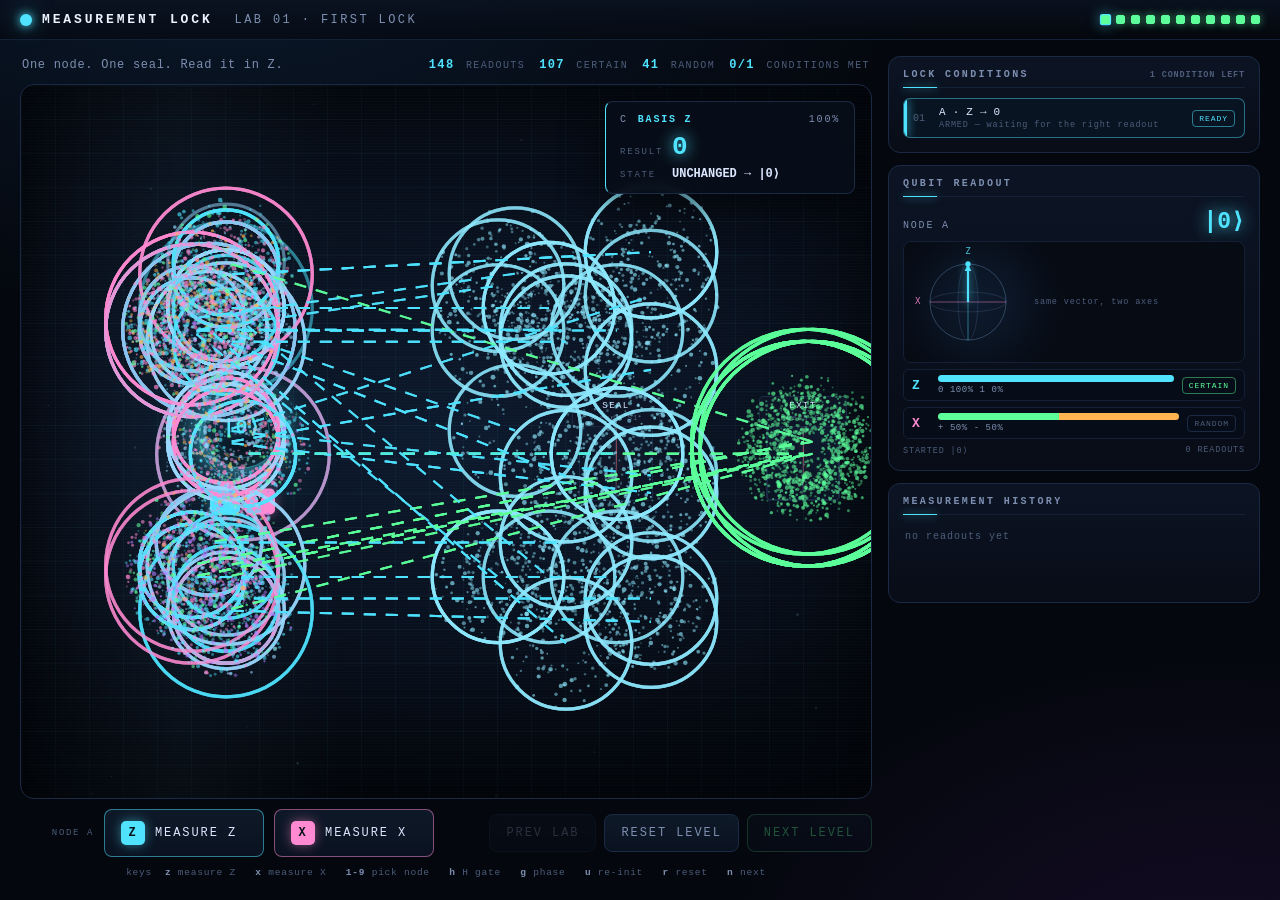
==== tests/browserCheck.html @ 5f10c180 "Initial Measurement Lock game" ====
<!DOCTYPE html>
<html lang="en">
<head>
<meta charset="utf-8">
<title>MEASUREMENT LOCK &middot; browser check</title>
<link rel="stylesheet" href="../style.css">
<style>
  /* the result block is appended at the very end of the body */
  #harness-out { white-space: pre-wrap; position: fixed; left: -9999px; }
</style>
</head>
<body>
<!--
  tests/browserCheck.html

  End-to-end browser test. This page mirrors index.html exactly and loads the
  real game, including main.js, then plays every lab by clicking the real
  buttons and dispatching real key events. Results are written into
  #harness-out so a headless browser can read them with --dump-dom.

  Not part of the playable game.
-->
<div id="app">

  <header id="topbar">
    <div class="brand"><span class="brand-mark"></span>MEASUREMENT&nbsp;LOCK</div>
    <div id="level-title">LAB 01 &middot; FIRST LOCK</div>
    <div id="level-dots" class="dots"></div>
  </header>

  <main id="main">

    <section id="stage-wrap">
      <div id="stage-head">
        <span id="level-intro"></span>
        <span id="lab-stats" class="stats"></span>
      </div>

      <div id="stage">
        <canvas id="fx"></canvas>
        <div id="room"></div>
        <div id="toast" class="toast"></div>
        <div id="overlay" class="overlay"></div>
      </div>

      <div id="controlbar">
        <div class="measure-group">
          <span class="target-tag">—</span>
          <button id="btn-measure-z" class="btn btn-z">
            <span class="btn-key">Z</span>
            <span class="btn-label">MEASURE Z</span>
            <span class="btn-sub"></span>
          </button>
          <button id="btn-measure-x" class="btn btn-x">
            <span class="btn-key">X</span>
            <span class="btn-label">MEASURE X</span>
            <span class="btn-sub"></span>
          </button>
        </div>
        <div class="nav-group">
          <button id="btn-prev" class="btn btn-ghost">PREV LAB</button>
          <button id="btn-reset" class="btn btn-ghost">RESET LEVEL</button>
          <button id="btn-next" class="btn btn-accent" disabled>NEXT LEVEL</button>
        </div>
      </div>

      <div id="keyhint">
        keys &nbsp;<b>z</b> measure Z &nbsp; <b>x</b> measure X &nbsp; <b>1-9</b> pick node &nbsp;
        <b>h</b> H gate &nbsp; <b>g</b> phase &nbsp; <b>u</b> re-init &nbsp; <b>r</b> reset &nbsp; <b>n</b> next
      </div>
    </section>

    <aside id="panel">
      <section class="card">
        <h2>LOCK CONDITIONS <span id="objectives-count" class="head-tag"></span></h2>
        <ol id="objective-list" class="objectives"></ol>
      </section>

      <section class="card">
        <h2>QUBIT READOUT</h2>
        <div id="readout" class="readout"></div>
      </section>

      <section class="card card-grow">
        <h2>MEASUREMENT HISTORY</h2>
        <div class="history-wrap">
          <ol id="history" class="history"></ol>
        </div>
      </section>
    </aside>

  </main>
</div>

<script src="../quantum/qubit.js"></script>
<script src="../quantum/register.js"></script>
<script src="../game/gameState.js"></script>
<script src="../game/levels.js"></script>
<script src="../game/puzzle.js"></script>
<script src="../ui/bloch.js"></script>
<script src="../ui/renderer.js"></script>
<script src="../ui/controls.js"></script>
<script src="../main.js"></script>

<script>
(function () {
  var lines = []
  var errors = []
  var passes = 0
  var fails = 0

  function log (s) { lines.push(s) }
  function ok (cond, label, detail) {
    if (cond) { passes++; log('  PASS  ' + label) }
    else { fails++; log('  FAIL  ' + label + (detail ? '  -> ' + detail : '')) }
  }
  function flush () {
    var out = document.getElementById('harness-out')
    if (!out) { out = document.createElement('pre'); out.id = 'harness-out' }
    out.textContent = '\n@@RESULT@@\n' + lines.join('\n') + '\n@@END@@\n'
    if (!out.parentNode) document.body.appendChild(out)
    document.title = (fails === 0 && errors.length === 0) ? 'CHECK-PASS' : 'CHECK-FAIL'
  }
  window.onerror = function (msg, src, line) {
    errors.push('window.onerror: ' + msg + ' @' + src + ':' + line)
    log('  ! window.onerror: ' + msg + ' @' + src + ':' + line)
    flush()
  }
  window.addEventListener('unhandledrejection', function (e) {
    errors.push('unhandledrejection: ' + e.reason)
    flush()
  })

  try {
    var ML = window.MEASUREMENT_LOCK
    var game = ML.game
    var puzzle = ML.puzzle
    var renderer = ML.renderer
    var LEVELS = ML.levels
    var KET = ML.quantum.KET

    log('MEASUREMENT LOCK - in-browser check (real index.html wiring, real main.js)')

    /* ------------------------------------------------ input helpers */

    function q (sel) { return document.querySelector(sel) }
    function nodeEl (id) { return q('.qnode[data-node="' + id + '"]') }
    function deviceEl (id) { return q('[data-device="' + id + '"]') }
    function switchEl (id) { return q('[data-switch="' + id + '"]') }

    function clickNode (id) { nodeEl(id).click() }

    function clickMeasure (id, basis) {
      clickNode(id)
      var b = nodeEl(id).querySelector('.mbtn-' + basis.toLowerCase())
      if (b.disabled) throw new Error('the ' + basis + ' button on node ' + id + ' is disabled')
      b.click()
      return puzzle.qubits[id].lastMeasurement()
    }

    function clickGlobal (basis) {
      var b = document.getElementById('btn-measure-' + basis.toLowerCase())
      if (b.disabled) throw new Error('the global ' + basis + ' button is disabled')
      b.click()
    }

    function clickDevice (id) {
      var e = deviceEl(id)
      if (!e) throw new Error('no device element ' + id)
      if (e.disabled) throw new Error('device ' + id + ' is disabled')
      e.click()
    }

    function clickSwitch (id) {
      var e = switchEl(id)
      if (!e) throw new Error('no switch element ' + id)
      e.click()
    }

    function key (k) {
      window.dispatchEvent(new KeyboardEvent('keydown', { key: k, bubbles: true, cancelable: true }))
    }

    function state (id) { return puzzle.qubits[id].getState() }

    var PLANS = {
      1: function () { clickMeasure('A', 'Z') },
      2: function () { clickMeasure('A', 'Z'); clickMeasure('B', 'Z') },
      3: function () { clickMeasure('A', 'X'); clickMeasure('B', 'Z') },
      4: function () { clickMeasure('A', 'X'); clickMeasure('A', 'X'); clickMeasure('B', 'Z'); clickMeasure('B', 'Z') },
      5: function () {
        clickMeasure('A', 'X'); clickMeasure('A', 'Z'); clickMeasure('A', 'Z')
        clickMeasure('B', 'X'); clickMeasure('B', 'X')
      },
      6: function () {
        clickMeasure('A', 'Z'); clickMeasure('A', 'X'); clickMeasure('A', 'X')
        clickMeasure('B', 'Z'); clickMeasure('B', 'Z'); clickMeasure('B', 'X'); clickMeasure('B', 'X')
      },
      7: function () {
        clickMeasure('C', 'Z'); clickSwitch('BUS'); clickDevice('H_B')
        clickMeasure('B', 'X'); clickDevice('P_B'); clickMeasure('B', 'X')
        clickMeasure('A', 'Z'); clickMeasure('A', 'Z')
      },
      8: function () {
        clickMeasure('A', 'Z'); clickSwitch('BUS'); clickDevice('H_C'); clickMeasure('C', 'X')
        clickDevice('H_B'); clickMeasure('B', 'X'); clickDevice('P_B'); clickMeasure('B', 'X')
        clickMeasure('A', 'X'); clickMeasure('A', 'X'); clickMeasure('C', 'Z'); clickMeasure('C', 'Z')
      },
      9: function () {
        clickDevice('H_A'); clickDevice('P_A'); clickDevice('H_A')
        clickMeasure('A', 'Z'); clickDevice('H_B')
      },
      10: function () {
        clickMeasure('A', 'Z'); clickMeasure('B', 'Z')
        clickDevice('RP')
        clickMeasure('A', 'X'); clickMeasure('B', 'X')
      },
      11: function () {
        clickDevice('SV_A'); clickMeasure('A', 'Z')
        clickDevice('SV_B'); clickMeasure('B', 'Z')
      }
    }

    /* ------------------------------------------------ 1. lab 1 */

    log('')
    log('1. Boot and the first readout')
    ok(!!ML, 'main.js exposed the game handles')
    ok(/LAB 01/.test(document.getElementById('level-title').textContent), 'the header shows LAB 01')
    ok(nodeEl('A') !== null, 'node A is drawn')
    ok(q('.qnode .qnode-ket').textContent === KET['0'], 'node A displays ' + KET['0'],
      q('.qnode .qnode-ket').textContent)
    ok(document.querySelectorAll('.door').length === 2, 'both doors are drawn')
    ok(q('#readout .ro-row') !== null, 'the readout panel drew its probability rows')
    ok(q('#objective-list .obj') !== null, 'the objective panel drew a row')
    ok(document.getElementById('btn-reset') !== null, 'RESET LEVEL exists')
    ok(document.getElementById('btn-next') !== null, 'NEXT LEVEL exists')
    ok(document.getElementById('btn-measure-z').textContent.indexOf('MEASURE Z') !== -1,
      'the MEASURE Z button is labelled')
    ok(document.getElementById('btn-measure-x').textContent.indexOf('MEASURE X') !== -1,
      'the MEASURE X button is labelled')

    var m = clickMeasure('A', 'Z')
    ok(m.result === '0', 'MEASURE Z on |0\u27e9 returns 0', m.result)
    ok(Math.abs(m.probability - 1) < 1e-9, 'the readout reports 100%', String(m.probability))
    ok(state('A') === '0', 'node A is still |0\u27e9 after the readout')
    ok(document.querySelectorAll('.door.is-open').length === 2, 'both doors opened')
    ok(puzzle.complete, 'lab 1 is complete after one readout')
    ok(q('#overlay.is-live') !== null, 'the completion overlay appeared')
    ok(q('#toast.is-live') !== null, 'the measurement readout toast appeared')
    ok(/BASIS Z/.test(document.getElementById('toast').textContent), 'the toast names the basis')
    ok(/RESULT/.test(document.getElementById('toast').textContent), 'the toast names the result')
    ok(q('#history .hist') !== null, 'the history panel recorded the readout')
    ok(document.getElementById('btn-next').disabled === false, 'NEXT LEVEL became enabled')

    /* ------------------------------------------------ 2. reset */

    log('')
    log('2. Reset')
    document.getElementById('btn-reset').click()
    ok(!puzzle.complete, 'reset closed the exit')
    ok(state('A') === '0', 'reset restored |0\u27e9')
    ok(document.querySelectorAll('.door.is-open').length === 0, 'reset shut the doors')
    ok(document.querySelectorAll('#history .hist').length === 0, 'reset cleared the history panel')
    ok(q('#overlay.is-live') === null, 'reset dismissed the overlay')
    ok(document.getElementById('btn-next').disabled === true, 'reset disabled NEXT LEVEL again')

    /* ------------------------------------------------ 3. all labs */

    log('')
    log('3. Every lab, played through the real UI (3 passes each)')
    for (var pass = 0; pass < 3; pass++) {
      for (var i = 0; i < LEVELS.length; i++) {
        var lvl = LEVELS[i]
        if (game.index !== i) game.goTo(i, 'test')
        ok(puzzle.def === lvl, 'pass ' + (pass + 1) + ' lab ' + lvl.id + ' loaded its own room',
          puzzle.def && puzzle.def.name)

        var before = puzzle.events.length
        PLANS[lvl.id]()
        var added = puzzle.events.length - before

        ok(puzzle.complete, 'pass ' + (pass + 1) + ' lab ' + lvl.id + ' (' + lvl.name + ') opens its exit (' + added + ' actions)',
          JSON.stringify(puzzle.lockList().filter(function (l) { return !l.satisfied }).map(function (l) { return l.id })))
        ok(document.getElementById('level-title').textContent.indexOf('LAB ' + String(lvl.id).padStart(2, '0')) !== -1,
          'pass ' + (pass + 1) + ' lab ' + lvl.id + ' header updated')
        ok(document.querySelectorAll('#objective-list .obj').length === lvl.locks.length,
          'pass ' + (pass + 1) + ' lab ' + lvl.id + ' objective list has ' + lvl.locks.length + ' rows')
        ok(document.querySelectorAll('#objective-list .obj.is-done').length === lvl.locks.length,
          'pass ' + (pass + 1) + ' lab ' + lvl.id + ' every objective is marked satisfied')
        ok(document.querySelectorAll('.door.is-open').length > 0,
          'pass ' + (pass + 1) + ' lab ' + lvl.id + ' doors are visibly open')
        ok(document.querySelectorAll('#history .hist').length === added,
          'pass ' + (pass + 1) + ' lab ' + lvl.id + ' history panel lists all ' + added + ' events')
        ok(q('#overlay.is-live') !== null,
          'pass ' + (pass + 1) + ' lab ' + lvl.id + ' completion overlay shown')

        var ovNext = document.getElementById('ov-next')
        ok(ovNext !== null, 'pass ' + (pass + 1) + ' lab ' + lvl.id + ' overlay has a continue button')
      }
    }

    /* ------------------------------------------------ 4. physics in the DOM */

    log('')
    log('4. Physics observed through the DOM')
    game.goTo(0, 'test')
    document.getElementById('btn-reset').click()
    clickNode('A')
    var ro0 = document.getElementById('readout').textContent
    ok(/CERTAIN/.test(ro0), 'the readout panel calls |0\u27e9 in Z CERTAIN')
    ok(/RANDOM/.test(ro0), 'the readout panel calls |0\u27e9 in X RANDOM')

    var x1 = clickMeasure('A', 'X')
    ok(Math.abs(x1.probability - 0.5) < 1e-9, 'MEASURE X on |0\u27e9 reports 50%', String(x1.probability))
    ok(nodeEl('A').querySelector('.qnode-ket').textContent === KET[x1.result],
      'the node now displays ' + KET[x1.result], nodeEl('A').querySelector('.qnode-ket').textContent)
    var ro1 = document.getElementById('readout').textContent
    ok(/CERTAIN/.test(ro1), 'after collapse the X row is CERTAIN again')
    ok(/RANDOM/.test(ro1), 'after collapse the Z row is RANDOM again')

    var x2 = clickMeasure('A', 'X')
    ok(x2.result === x1.result, 'the repeated X readout repeats the first', x1.result + ' then ' + x2.result)
    ok(Math.abs(x2.probability - 1) < 1e-9, 'the repeated X readout reports 100%', String(x2.probability))

    var z1 = clickMeasure('A', 'Z')
    ok(Math.abs(z1.probability - 0.5) < 1e-9, 'switching back to Z reports 50%', String(z1.probability))
    var z2 = clickMeasure('A', 'Z')
    ok(z2.result === z1.result && Math.abs(z2.probability - 1) < 1e-9,
      'the repeated Z readout repeats and reports 100%')

    // 50/50 really is 50/50 in the shipped build
    game.goTo(0, 'test')
    var plus = 0
    var minus = 0
    for (var t = 0; t < 600; t++) {
      var tmp = new ML.quantum.Qubit('0')
      if (tmp.measureX() === '+') plus++; else minus++
    }
    ok(plus > 220 && minus > 220, '600 X readouts on |0\u27e9 land near 50/50',
      '+=' + plus + ' -=' + minus)

    /* ------------------------------------------------ 5. power and gating */

    log('')
    log('5. Power bus and blocked interaction')
    game.goTo(7, 'test')
    ok(nodeEl('B').querySelector('.mbtn-z').disabled === true, 'unpowered node B has disabled readout buttons')
    ok(nodeEl('B').className.indexOf('is-locked') !== -1, 'unpowered node B is drawn locked')
    ok(deviceEl('H_B').disabled === true, 'unpowered devices are disabled')
    ok(switchEl('BUS').className.indexOf('is-enabled') === -1, 'the bus switch starts disabled')
    clickMeasure('A', 'Z')
    ok(switchEl('BUS').className.indexOf('is-enabled') !== -1, 'the bus switch arms once its condition is met')
    clickSwitch('BUS')
    ok(nodeEl('B').className.indexOf('is-locked') === -1, 'the bus switch powers node B')
    ok(nodeEl('B').querySelector('.mbtn-z').disabled === false, 'node B readouts are enabled')
    ok(!deviceEl('H_B').disabled, 'node B devices are enabled')

    /* ------------------------------------------------ 5b. lab 9 interference */

    log('')
    log('5b. Lab 9: preparing is certain, peeking is not')
    game.goTo(8, 'test')
    ok(/INTERFERENCE/.test(document.getElementById('level-title').textContent),
      'lab 9 loads', document.getElementById('level-title').textContent)
    ok(document.querySelectorAll('#objective-list .obj').length === 5,
      'lab 9 shows five conditions',
      String(document.querySelectorAll('#objective-list .obj').length))
    ok(nodeEl('A').querySelector('.qnode-ket').textContent === KET['0'],
      'lab 9 node A starts at |0\u27e9')

    clickDevice('H_A')
    ok(nodeEl('A').querySelector('.qnode-ket').textContent === KET['+'],
      'the H gate shows |+\u27e9 on the node')
    ok(document.querySelectorAll('#objective-list .obj.is-done').length === 1,
      'the state lock fired from the gate alone',
      String(document.querySelectorAll('#objective-list .obj.is-done').length))
    ok(/AWAITING STATE \|\u2212\u27e9/.test(document.getElementById('objective-list').textContent),
      'the next condition announces the ket it wants',
      document.getElementById('objective-list').textContent.slice(0, 60))

    clickDevice('P_A')
    ok(nodeEl('A').querySelector('.qnode-ket').textContent === KET['-'],
      'the phase inverter shows the minus ket')
    clickDevice('H_A')
    ok(nodeEl('A').querySelector('.qnode-ket').textContent === KET['1'],
      'the second H gate lands on |1\u27e9')
    ok(document.querySelectorAll('#objective-list .obj.is-done').length === 3,
      'all three state locks fired from gates alone')
    ok(/100%/.test(document.getElementById('readout').textContent),
      'the readout shows that |1\u27e9 is certain')

    // now peek at a fresh superposition and watch the certainty disappear
    document.getElementById('btn-reset').click()
    clickDevice('H_A')
    var beforePeek = document.getElementById('readout').textContent
    clickMeasure('A', 'Z')
    ok(/RANDOM/.test(document.getElementById('readout').textContent),
      'after reading |+\u27e9 the readout is random again',
      beforePeek.slice(0, 40) + ' -> ' + document.getElementById('readout').textContent.slice(0, 40))
    ok(nodeEl('A').querySelector('.qnode-ket').textContent !== KET['+'],
      'the node is no longer a superposition')

    /* ------------------------------------------------ 5c. lab 10 correlation */

    log('')
    log('5c. Lab 10: correlation between two qubits')
    game.goTo(9, 'test')
    ok(/CORRELATION/.test(document.getElementById('level-title').textContent),
      'lab 10 loads', document.getElementById('level-title').textContent)
    ok(document.querySelectorAll('.qnode').length === 2, 'lab 10 draws two nodes',
      String(document.querySelectorAll('.qnode').length))
    ok(nodeEl('A').querySelector('.qnode-ket').textContent === 'MIXED',
      'an entangled qubit is drawn as MIXED, not given a fake ket',
      nodeEl('A').querySelector('.qnode-ket').textContent)
    ok(/ENTANGLED/.test(document.getElementById('level-intro').textContent) ||
      /coin flip/.test(document.getElementById('level-intro').textContent),
      'the room names the situation', document.getElementById('level-intro').textContent)

    clickNode('A')
    ok(/RANDOM/.test(document.getElementById('readout').textContent),
      'each qubit alone is a coin flip in Z')
    clickDevice('RP')
    ok(/ENTANGLED/.test(document.getElementById('room').textContent) === false,
      'the room does not spell out the answer')

    var a1 = clickMeasure('A', 'Z')
    ok(Math.abs(a1.probability - 0.5) < 1e-9, 'the first readout is genuinely random',
      String(a1.probability))
    clickNode('B')
    var b1 = clickMeasure('B', 'Z')
    ok(b1.result === a1.result, 'the second qubit repeats the first',
      a1.result + ' then ' + b1.result)
    ok(Math.abs(b1.probability - 1) < 1e-9, 'and it was certain the whole time', String(b1.probability))
    ok(document.querySelectorAll('#objective-list .obj.is-done').length >= 2,
      'the two correlation conditions are satisfied')

    clickDevice('RP')
    var a2 = clickMeasure('A', 'X')
    ok(Math.abs(a2.probability - 0.5) < 1e-9, 'in X the first readout is random too',
      String(a2.probability))
    var b2 = clickMeasure('B', 'X')
    ok(b2.result === a2.result, 'and in X the pair still never disagrees',
      a2.result + ' then ' + b2.result)
    ok(puzzle.complete, 'lab 10 completes through the real UI')

    /* ------------------------------------------------ 5d. lab 11 spectrometer */

    log('')
    log('5d. Lab 11: evidence costs the sample')
    game.goTo(10, 'test')
    ok(/SURVEY/.test(document.getElementById('level-title').textContent),
      'lab 11 loads', document.getElementById('level-title').textContent)
    ok(document.querySelector('[data-device="SV_A"]') !== null, 'lab 11 draws the spectrometer')
    ok(nodeEl('A').querySelector('.qnode-ket').textContent === KET['+'],
      'the sample starts at |+\u27e9')

    clickDevice('SV_A')
    var toastText = document.getElementById('toast').textContent
    ok(/SPECTROMETER Z/.test(toastText), 'the toast names the instrument and the basis', toastText.slice(0, 50))
    ok(/12 READOUTS/.test(toastText), 'the toast says how many readouts it took')
    ok(/collapsed/.test(toastText), 'the toast admits the sample was spent', toastText.slice(-40))
    ok(document.querySelectorAll('.survey-col').length === 2, 'a two-bar histogram is drawn')
    var sum = Array.prototype.map.call(document.querySelectorAll('.survey-count'), function (e) {
      return parseInt(e.textContent, 10)
    }).reduce(function (a, b) { return a + b }, 0)
    ok(sum === 12, 'the histogram counts all twelve readouts', String(sum))
var ketAfter = nodeEl('A').querySelector('.qnode-ket').textContent
    ok(ketAfter === KET['0'] || ketAfter === KET['1'],
      'the sample is left in a collapsed state', ketAfter)

    var afterSurvey = clickMeasure('A', 'Z')
    ok(Math.abs(afterSurvey.probability - 1) < 1e-9,
      'the readout right after the survey is certain, because the state was already fixed',
      String(afterSurvey.probability))

    clickDevice('SV_B')
    clickMeasure('B', 'Z')
    ok(puzzle.complete, 'lab 11 completes through the real UI')

    /* ------------------------------------------------ 6. keyboard and nav */

    log('')
    log('6. Keyboard and nav buttons')
    game.goTo(0, 'test')
    document.getElementById('btn-reset').click()
    clickNode('A')
    ok(puzzle.selected === 'A', 'clicking a node selects it')

    var n0 = puzzle.events.length
    key('z')
    ok(puzzle.events.length === n0 + 1, 'the Z key measures the selected node',
      'events ' + n0 + ' -> ' + puzzle.events.length + ', selected=' + puzzle.selected)
    var n1 = puzzle.events.length
    key('x')
    ok(puzzle.events.length === n1 + 1, 'the X key measures the selected node',
      'events ' + n1 + ' -> ' + puzzle.events.length)

    game.goTo(1, 'test')
    key('1')
    ok(puzzle.selected === 'A', 'number keys pick a node')
    key('q')
    ok(puzzle.selected === 'B', 'q cycles to the next node')

    game.goTo(6, 'test')
    clickMeasure('C', 'Z')
    clickSwitch('BUS')
    puzzle.select('B')
    var g0 = puzzle.devices['H_B'].uses
    key('h')
    ok(puzzle.devices['H_B'].uses === g0 + 1, 'h fires the H gate on the selected node',
      'uses ' + g0 + ' -> ' + puzzle.devices['H_B'].uses + ', selected=' + puzzle.selected)
    var p0 = puzzle.devices['P_B'].uses
    key('g')
    ok(puzzle.devices['P_B'].uses === p0 + 1, 'g fires the phase inverter on the selected node',
      'uses ' + p0 + ' -> ' + puzzle.devices['P_B'].uses)
    puzzle.select('A')
    var u0 = puzzle.devices['RV_A'].uses
    key('u')
    ok(puzzle.devices['RV_A'].uses === u0 + 1, 'u fires the re-init coil on the selected node')

    game.goTo(0, 'test')
    document.getElementById('btn-reset').click()
    clickMeasure('A', 'Z')
    ok(document.getElementById('btn-next').disabled === false, 'NEXT LEVEL is enabled once clear')
    document.getElementById('btn-next').click()
    ok(game.index === 1, 'NEXT LEVEL advances the run')
    ok(document.getElementById('btn-prev').disabled === false, 'PREV LAB is enabled')
    document.getElementById('btn-prev').click()
    ok(game.index === 0, 'PREV LAB steps back')
    ok(document.getElementById('btn-prev').disabled === true, 'PREV LAB is disabled on lab 1')

    /* ------------------------------------------------ 7. final message */

    log('')
    log('7. Final message')
    game.goTo(7, 'test')
    document.getElementById('btn-reset').click()
    PLANS[8]()
    ok(puzzle.complete, 'lab 8 is completable through the UI')
    var ovText = document.getElementById('overlay').textContent
    ok(/VAULT OPEN/.test(ovText), 'the final overlay announces the vault opening', ovText.slice(0, 60))
    ok(/How you measure matters/.test(ovText), 'the final message is shown')
    ok(/MEASUREMENT LOCK \u00b7 VAULT OPEN/.test(ovText), 'the final overlay is marked open')
    ok(/An annex is still open beyond the vault/.test(ovText), 'the finale points on to the annex')
    ok(!/quiz|question|answer the following|tell me what/i.test(ovText), 'there is no quiz on the final screen')
    ok(/\d+\/\d+/.test(ovText), 'the final screen reports lab progress', ovText.slice(0, 90))

    /* ------------------------------------------------ 8. renderer */

    log('')
    log('8. Renderer')
    ok(renderer.w > 100 && renderer.h > 100, 'the canvas has a real size', renderer.w + 'x' + renderer.h)
    ok(document.querySelectorAll('.device').length === 7, 'lab 8 draws all seven devices',
      String(document.querySelectorAll('.device').length))
    ok(document.querySelectorAll('.switch').length === 1, 'lab 8 draws the vault bus')
    ok(document.querySelectorAll('.qnode').length === 3, 'lab 8 draws three nodes')
    ok(document.querySelectorAll('.dot').length === LEVELS.length, 'the progress rail has one dot per lab')

    log('')
    log('8b. Bloch sphere')
    game.goTo(0, 'test')
    document.getElementById('btn-reset').click()
    clickNode('A')
    var bc = document.querySelector('.ro-bloch')
    ok(bc !== null, 'the Bloch sphere is drawn in the readout panel')
    ok(bc && bc.width > 0 && bc.height > 0, 'the sphere canvas has a real size',
      bc ? bc.width + 'x' + bc.height : 'missing')

    var vec = ML.ui.blochVector
    var q0 = new ML.quantum.Qubit('0')
    var q1 = new ML.quantum.Qubit('1')
    var qp = new ML.quantum.Qubit('+')
    var qm = new ML.quantum.Qubit('-')
    function near (a, b) { return Math.abs(a - b) < 1e-9 }

    ok(near(vec(q0).z, 1), '|0\u27e9 points straight up (z = +1)')
    ok(near(vec(q1).z, -1), '|1\u27e9 points straight down (z = -1)')
    ok(near(vec(qp).x, 1), '|+\u27e9 points along +x')
    ok(near(vec(qm).x, -1), '|-\u27e9 points along -x')

    // the projections on the sphere must agree with the Born probabilities
    function agrees (q, basis, res) {
      var v = vec(q)
      var p
      if (basis === 'Z') p = res === '0' ? (v.z + 1) / 2 : (1 - v.z) / 2
      else p = res === '+' ? (v.x + 1) / 2 : (1 - v.x) / 2
      return near(p, q.probability(basis, res))
    }
    ok(agrees(q0, 'Z', '0') && agrees(q0, 'Z', '1'), 'Z projections match P(0) and P(1) for |0\u27e9')
    ok(agrees(qp, 'Z', '0') && agrees(qp, 'Z', '1'), 'Z projections match P(0) and P(1) for |+\u27e9')
    ok(agrees(qp, 'X', '+') && agrees(qp, 'X', '-'), 'X projections match P(+) and P(\u2212) for |+\u27e9')
    ok(agrees(qm, 'X', '+') && agrees(qm, 'X', '-'), 'X projections match P(+) and P(\u2212) for |\u2212\u27e9')

    var gateQ = new ML.quantum.Qubit('0')
    gateQ.hadamard()
    var vg = vec(gateQ)
    ok(near(vg.x, 1) && near(vg.z, 0), 'after H the vector lies on the equator, along +x')
    ok(near((vg.z + 1) / 2, 0.5), 'on the equator the Z basis is a coin flip')
    ok(near((vg.x + 1) / 2, 1), 'but the X basis is certain')

    /* ------------------------------------------------ 8c. saved progress */

    log('')
    log('8c. Progress memory')
    var stored = null
    try { stored = localStorage.getItem('measurement-lock/progress') } catch (e) { stored = null }
    ok(stored !== null, 'progress is written to localStorage', String(stored).slice(0, 60))
    ok(/"completed"/.test(stored || ''), 'it records which labs are cleared')

    // a fresh GameState should pick it back up
    var reloaded = new ML.GameState(LEVELS)
    ok(reloaded.load(), 'a fresh run can read the saved progress')
    ok(reloaded.completed[8] === true, 'and remembers lab 8 as cleared')
    ok(reloaded.index === game.index, 'and returns to the lab the player was on',
      reloaded.index + ' vs ' + game.index)

    // a broken record must not break the game
    localStorage.setItem('measurement-lock/progress', '{not json')
    var broken = new ML.GameState(LEVELS)
    ok(broken.load() === false, 'a corrupt save is rejected quietly')
    ok(broken.index === 0, 'and the game falls back to lab 1')
    ok(new ML.GameState(LEVELS).load() === false || true, 'no save at all is handled')

    localStorage.removeItem('measurement-lock/progress')
    var cleared = new ML.GameState(LEVELS)
    cleared.completed[1] = true
    cleared.save()
    cleared.clearSaved()
    ok(!cleared.load(), 'progress can be cleared on request')

    log('')
    log('passed: ' + passes + '   failed: ' + fails)
    log('runtime errors: ' + errors.length)
    errors.forEach(function (e) { log('  ! ' + e) })

  } catch (e) {
    fails++
    errors.push('threw: ' + (e && e.stack ? e.stack : e))
    log('  FAIL  harness threw: ' + (e && e.message ? e.message : e))
  }

  log('')
  log('passed: ' + passes + '   failed: ' + fails)
  log('runtime errors: ' + errors.length)
  flush()
})()
</script>
</body>
</html>
---- style.css ----
/* ============================================================
   Visual polish
   ============================================================ */

/* --- stage atmosphere ------------------------------------- */

#stage::before {
  content: '';
  position: absolute;
  inset: 0;
  z-index: 1;
  pointer-events: none;
  background:
    radial-gradient(120% 90% at 50% 45%, transparent 45%, rgba(2,5,10,.55) 100%),
    repeating-linear-gradient(0deg, rgba(120,180,255,.022) 0 1px, transparent 1px 3px);
}

#stage::after {
  content: '';
  position: absolute;
  top: 0; bottom: 0;
  width: 38%;
  z-index: 1;
  pointer-events: none;
  background: linear-gradient(90deg, transparent, rgba(120,200,255,.045), transparent);
  animation: sweep 11s linear infinite;
}

@keyframes sweep {
  0%   { left: -40%; }
  100% { left: 100%; }
}

body.is-blocked #stage {
  box-shadow: inset 0 0 90px rgba(0,0,0,.75), inset 0 0 0 1px rgba(255,107,107,.55);
}

/* --- nodes ------------------------------------------------ */

.qnode::before {
  content: '';
  position: absolute;
  left: 50%; top: 46px;
  width: 118px; height: 118px;
  margin: -59px 0 0 -59px;
  border-radius: 50%;
  border: 1px dashed color-mix(in srgb, var(--state-color) 28%, transparent);
  animation: spin 26s linear infinite;
  pointer-events: none;
}

@keyframes spin { to { transform: rotate(360deg); } }

.qnode::after {
  content: '';
  position: absolute;
  left: 50%; top: 46px;
  width: 66px; height: 66px;
  margin: -33px 0 0 -33px;
  border-radius: 50%;
  background: radial-gradient(circle, color-mix(in srgb, var(--state-color) 22%, transparent), transparent 70%);
  filter: blur(6px);
  pointer-events: none;
  z-index: -1;
  transition: background .3s ease;
}

.qnode.is-selected::after { filter: blur(9px); }

.qnode-core::before {
  content: '';
  position: absolute;
  inset: 9px;
  border-radius: 50%;
  border: 1px solid color-mix(in srgb, var(--state-color) 30%, transparent);
}

/* --- doors ------------------------------------------------ */

.door-frame::after {
  content: '';
  position: absolute;
  left: 50%; top: 6%; bottom: 6%;
  width: 1px;
  margin-left: -.5px;
  background: linear-gradient(180deg, transparent, rgba(255,107,107,.55), transparent);
  box-shadow: 0 0 8px rgba(255,107,107,.45);
  transition: opacity .4s ease, background .4s ease;
}

.door.is-open .door-frame::after {
  opacity: 0;
  background: linear-gradient(180deg, transparent, var(--ok), transparent);
}

.door:hover .door-frame { border-color: var(--z); box-shadow: 0 0 18px rgba(79,227,255,.25); }
.door.is-open:hover .door-frame { border-color: var(--ok); }

/* --- objective cards -------------------------------------- */

.obj {
  position: relative;
  overflow: hidden;
  padding-left: 14px;
}

.obj::before {
  content: '';
  position: absolute;
  left: 0; top: 0; bottom: 0;
  width: 3px;
  background: var(--line);
  transition: background .3s ease, box-shadow .3s ease;
}

.obj.is-armed::before { background: var(--z); box-shadow: 0 0 10px var(--z); }
.obj.is-done::before  { background: var(--ok); box-shadow: 0 0 10px var(--ok); }
.obj:hover { transform: translateX(2px); transition: transform .15s ease; }

/* --- panel headers ---------------------------------------- */

.card h2 {
  padding-bottom: 7px;
  border-bottom: 1px solid var(--line-soft);
  position: relative;
}

.card h2::after {
  content: '';
  position: absolute;
  left: 0; bottom: -1px;
  width: 34px; height: 1px;
  background: var(--z);
  box-shadow: 0 0 8px var(--z);
}

/* --- toast accent ----------------------------------------- */

.toast {
  border-left-width: 3px;
  overflow: hidden;
}

.toast.is-live { border-left-color: var(--z); }
.toast.is-blocked { border-left-color: var(--warn); }
.toast.is-lock { border-left-color: var(--ok); }
.toast.is-gate { border-left-color: #9ad9ff; }
.toast.is-survey { border-left-color: var(--sm); }

.toast-lockline {
  font-size: 9.5px;
  letter-spacing: .1em;
  color: var(--ok);
  padding: 2px 0 0;
}

/* --- history survey rows ----------------------------------- */

.hist-survey { border-color: rgba(255,180,79,.3); background: rgba(30,20,8,.6); }

/* --- progress rail ---------------------------------------- */

.dots { gap: 7px; }

.dot {
  width: 10px; height: 10px;
  border-radius: 3px;
  background: rgba(20,32,52,.8);
}

.dot.is-done {
  box-shadow: 0 0 10px rgba(93,255,155,.7), inset 0 0 4px rgba(255,255,255,.35);
}

.dot.is-current {
  transform: scale(1.35) rotate(45deg);
  background: rgba(79,227,255,.25);
}

/* --- button feedback -------------------------------------- */

.btn:hover:not(:disabled) { filter: brightness(1.12); }
.btn:active:not(:disabled) { transform: translateY(1px) scale(.985); }

.mbtn { transition: transform .14s ease, filter .14s ease, box-shadow .14s ease; }
.mbtn:hover:not(:disabled) { box-shadow: 0 0 18px currentColor; }

/* --- readout rows ----------------------------------------- */

.ro-row.is-action:hover .ro-basis { text-shadow: 0 0 10px currentColor; }
.ro-row.is-action:hover { box-shadow: inset 0 0 0 1px rgba(79,227,255,.25); }

.hist:hover { background: #0b1424; border-color: var(--line); }

@media (prefers-reduced-motion: reduce) {
  #stage::after { display: none; }
  .qnode::before { animation: none; }
}

/* ============================================================
   MEASUREMENT LOCK — quantum laboratory
   dark, geometric, minimal. Glow does the talking.
   ============================================================ */

:root {
  --bg:        #04070d;
  --bg-2:      #070c16;
  --panel:     #0a1120;
  --panel-2:   #0d1526;
  --line:      #1b2a44;
  --line-soft: #132036;

  --text:      #dbe7ff;
  --text-dim:  #7d8fb0;
  --text-far:  #4d5d7a;

  --z:         #4fe3ff;
  --x:         #ff8ad2;
  --s0:        #4fe3ff;
  --s1:        #b47bff;
  --sp:        #5dff9b;
  --sm:        #ffb44f;
  --ok:        #5dff9b;
  --warn:      #ff6b6b;

  --mono: ui-monospace, "Cascadia Mono", "SF Mono", Menlo, Consolas, "Liberation Mono", monospace;
}

* { box-sizing: border-box; }

html, body {
  margin: 0;
  padding: 0;
  height: 100%;
  background: var(--bg);
  color: var(--text);
  font-family: var(--mono);
  font-size: 14px;
  -webkit-font-smoothing: antialiased;
}

body {
  background:
    radial-gradient(1200px 700px at 18% -10%, #0b1a2e 0%, transparent 60%),
    radial-gradient(900px 600px at 95% 110%, #150c26 0%, transparent 60%),
    var(--bg);
}

/* ---------------------------------------------------------- layout

   The app is exactly one viewport tall so that an unbounded readout log
   can never push the page around: the stage fills the space and the
   side panel scrolls internally. Below the breakpoint the panels stack
   and the page scrolls normally instead.
   ------------------------------------------------------------------ */

@media (min-width: 1081px) {
  html, body { height: 100%; overflow: hidden; }
  #app { height: 100vh; min-height: 100vh; overflow: hidden; }
  #main { min-height: 0; overflow: hidden; }
  #stage-wrap { min-height: 0; }
  #panel { min-height: 0; overflow-y: auto; overflow-x: hidden; }
}

#app {
  display: flex;
  flex-direction: column;
  min-height: 100vh;
}

/* ---------------------------------------------------------- topbar */

#topbar {
  display: flex;
  align-items: center;
  gap: 22px;
  padding: 12px 20px;
  border-bottom: 1px solid var(--line-soft);
  background: linear-gradient(180deg, rgba(10,18,32,.9), rgba(4,7,13,.6));
}

.brand {
  display: flex;
  align-items: center;
  gap: 10px;
  font-weight: 700;
  letter-spacing: .22em;
  font-size: 13px;
  color: #eaf3ff;
}

.brand-mark {
  width: 12px; height: 12px;
  border-radius: 50%;
  background: var(--z);
  box-shadow: 0 0 10px var(--z), 0 0 22px rgba(79,227,255,.55);
  animation: pulse 2.6s ease-in-out infinite;
}

@keyframes pulse { 0%,100% { opacity: .55; } 50% { opacity: 1; } }

#level-title {
  font-size: 12px;
  letter-spacing: .2em;
  color: var(--text-dim);
}

.dots { margin-left: auto; display: flex; gap: 6px; }

.dot {
  width: 9px; height: 9px;
  border-radius: 2px;
  border: 1px solid var(--line);
  background: transparent;
  transition: all .25s ease;
}
.dot.is-done { background: var(--ok); border-color: var(--ok); box-shadow: 0 0 8px rgba(93,255,155,.6); }
.dot.is-current { border-color: var(--z); box-shadow: 0 0 10px rgba(79,227,255,.55); transform: scale(1.25); }

/* ---------------------------------------------------------- layout */

#main {
  flex: 1;
  min-height: 0;
  display: grid;
  grid-template-columns: minmax(0, 1fr) 372px;
  gap: 16px;
  padding: 16px 20px 22px;
  align-items: stretch;
}

#stage-wrap { display: flex; flex-direction: column; gap: 10px; min-width: 0; min-height: 0; }

#stage-head {
  display: flex;
  align-items: center;
  justify-content: space-between;
  gap: 16px;
  padding: 0 2px;
  min-height: 18px;
}

#level-intro {
  font-size: 12px;
  color: var(--text-dim);
  letter-spacing: .06em;
}

.stats { display: flex; gap: 14px; flex-wrap: wrap; }
.stat { font-size: 10px; letter-spacing: .14em; color: var(--text-far); }
.stat b { color: var(--z); font-size: 12px; margin-right: 4px; }

/* ---------------------------------------------------------- stage */

#stage {
  position: relative;
  flex: 1 1 auto;
  min-height: 420px;
  border: 1px solid var(--line);
  border-radius: 14px;
  overflow: hidden;
  background:
    linear-gradient(rgba(79,227,255,.045) 1px, transparent 1px) 0 0 / 100% 34px,
    linear-gradient(90deg, rgba(79,227,255,.045) 1px, transparent 1px) 0 0 / 34px 100%,
    radial-gradient(900px 500px at 50% 50%, rgba(20,40,70,.55), transparent 70%),
    linear-gradient(180deg, #060b14, #04070d);
  box-shadow: inset 0 0 90px rgba(0,0,0,.75);
}

#fx { position: absolute; inset: 0; pointer-events: none; z-index: 5; }

/* the play area is a centred band so the room keeps its proportions
   whatever height the stage ends up with */
#room {
  position: absolute;
  left: 0; right: 0;
  top: 50%;
  height: min(560px, 100%);
  transform: translateY(-50%);
  z-index: 2;
}

/* ---------------------------------------------------------- nodes */

.qnode {
  position: absolute;
  transform: translate(-50%, -50%);
  width: 108px;
  text-align: center;
  cursor: pointer;
  z-index: 6;
  --state-color: var(--z);
}

.qnode-halo {
  position: absolute;
  left: 50%; top: 46px;
  width: 86px; height: 86px;
  margin: -43px 0 0 -43px;
  border-radius: 50%;
  border: 1px solid color-mix(in srgb, var(--state-color) 45%, transparent);
  animation: halo 3.2s ease-in-out infinite;
}

@keyframes halo {
  0%, 100% { transform: scale(.92); opacity: .35; }
  50%      { transform: scale(1.08); opacity: .9; }
}

.qnode-core {
  position: relative;
  margin: 3px auto 0;
  width: 72px; height: 72px;
  border-radius: 50%;
  background: radial-gradient(circle at 38% 32%, #10243c, #050a12 70%);
  border: 1px solid color-mix(in srgb, var(--state-color) 60%, transparent);
  box-shadow:
    0 0 16px color-mix(in srgb, var(--state-color) 40%, transparent),
    inset 0 0 18px color-mix(in srgb, var(--state-color) 22%, transparent);
  transition: box-shadow .3s ease, transform .18s ease;
}

.qnode.is-selected .qnode-core {
  box-shadow:
    0 0 26px color-mix(in srgb, var(--state-color) 70%, transparent),
    0 0 60px color-mix(in srgb, var(--state-color) 35%, transparent),
    inset 0 0 22px color-mix(in srgb, var(--state-color) 30%, transparent);
  transform: scale(1.06);
}

.qnode-ket {
  position: absolute;
  left: 0; right: 0; top: 22px;
  font-size: 20px;
  font-weight: 700;
  color: var(--state-color);
  text-shadow: 0 0 12px color-mix(in srgb, var(--state-color) 55%, transparent);
  letter-spacing: .04em;
  pointer-events: none;
}

.qnode-label {
  margin-top: 4px;
  font-size: 10px;
  letter-spacing: .2em;
  color: var(--text-far);
}

.qnode-buttons { display: flex; gap: 5px; justify-content: center; margin-top: 7px; }

.mbtn {
  width: 30px; height: 26px;
  font-family: var(--mono);
  font-size: 12px;
  font-weight: 700;
  color: #04121a;
  border: none;
  border-radius: 5px;
  cursor: pointer;
  transition: transform .12s ease, filter .15s ease, opacity .15s ease;
}
.mbtn-z { background: var(--z); box-shadow: 0 0 12px rgba(79,227,255,.45); }
.mbtn-x { background: var(--x); box-shadow: 0 0 12px rgba(255,138,210,.45); }
.mbtn:hover:not(:disabled) { transform: translateY(-2px); filter: brightness(1.15); }
.mbtn:active:not(:disabled) { transform: translateY(0); }
.mbtn:disabled { opacity: .18; cursor: not-allowed; }

.qnode-lock {
  display: none;
  position: absolute;
  left: 50%; top: 46px;
  transform: translate(-50%, -50%);
  width: 80px;
  padding: 4px 0;
  text-align: center;
  font-size: 8px;
  letter-spacing: .16em;
  color: var(--warn);
  border: 1px solid rgba(255,107,107,.5);
  border-radius: 4px;
  background: rgba(40,10,14,.85);
}
.qnode-lock.on { display: block; }
.qnode.is-locked .qnode-core { filter: grayscale(.85) brightness(.6); }
.qnode.is-locked .qnode-ket { opacity: .5; }

.qnode.is-selected::after {
  content: 'SELECTED';
  position: absolute;
  left: 50%; bottom: -14px;
  transform: translateX(-50%);
  font-size: 8px;
  letter-spacing: .2em;
  color: var(--state-color);
  opacity: .8;
}

/* ---------------------------------------------------------- doors */

.door {
  position: absolute;
  transform: translate(-50%, -50%);
  width: 74px; height: 96px;
  z-index: 3;
}

.door-frame {
  position: absolute; inset: 0;
  border: 1px solid var(--line);
  border-radius: 5px;
  background: #060c16;
  overflow: hidden;
  transition: border-color .35s ease, box-shadow .35s ease;
}

.door-panel {
  position: absolute;
  top: 0; bottom: 0;
  width: 50%;
  background: linear-gradient(180deg, #101d31, #0a1424);
  border-right: 1px solid var(--line);
  transition: transform .55s cubic-bezier(.2,.8,.2,1);
}
.door-panel:last-child {
  right: 0;
  border-right: none;
  border-left: 1px solid var(--line);
}

.door-plate {
  position: absolute;
  left: 50%; top: -9px;
  transform: translateX(-50%);
  display: flex;
  flex-direction: column;
  align-items: center;
  gap: 2px;
  padding: 4px 8px;
  min-width: 88px;
  background: var(--panel-2);
  border: 1px solid var(--line);
  border-radius: 4px;
  z-index: 4;
}
.door-name { font-size: 9px; letter-spacing: .16em; color: var(--text); }
.door-req  { font-size: 8px; letter-spacing: .1em; color: var(--text-far); }

.door-beam {
  position: absolute;
  left: 50%; top: 50%;
  width: 120px; height: 2px;
  margin-top: -1px;
  background: linear-gradient(90deg, rgba(93,255,155,0), var(--ok), rgba(93,255,155,0));
  transform: scaleX(0);
  transform-origin: left center;
  opacity: 0;
  transition: transform .5s ease, opacity .4s ease;
  pointer-events: none;
}

.door.is-open .door-frame {
  border-color: var(--ok);
  box-shadow: 0 0 22px rgba(93,255,155,.35), inset 0 0 18px rgba(93,255,155,.12);
}
.door.is-open .door-panel:first-child { transform: translateX(-100%); }
.door.is-open .door-panel:last-child  { transform: translateX(100%); }
.door.is-open .door-req { color: var(--ok); }
.door.is-open .door-beam { transform: scaleX(1); opacity: .9; }
.door-exit .door-frame { border-width: 2px; }
.door-exit.is-open .door-frame { box-shadow: 0 0 40px rgba(93,255,155,.55), inset 0 0 26px rgba(93,255,155,.18); }

/* ---------------------------------------------------------- devices */

.device {
  position: absolute;
  transform: translate(-50%, -50%);
  display: flex;
  flex-direction: column;
  align-items: center;
  gap: 3px;
  padding: 6px 8px;
  min-width: 74px;
  background: linear-gradient(180deg, #101c30, #0a1220);
  border: 1px solid var(--line);
  border-radius: 6px;
  color: var(--text);
  font-family: var(--mono);
  cursor: pointer;
  transition: transform .14s ease, border-color .2s ease, box-shadow .2s ease, opacity .2s ease;
  z-index: 4;
}
.device:hover:not(:disabled) {
  transform: translate(-50%, -50%) scale(1.06);
  border-color: var(--z);
  box-shadow: 0 0 18px rgba(79,227,255,.35);
}
.device:disabled { opacity: .25; cursor: not-allowed; }

.device-glyph {
  display: grid;
  place-items: center;
  width: 22px; height: 22px;
  border-radius: 4px;
  border: 1px solid var(--line);
  background: #060c16;
  font-size: 12px;
  color: var(--z);
}
.device-phase .device-glyph { color: var(--sm); }
.device-reinit .device-glyph { color: var(--s1); }
.device-reprep .device-glyph { color: var(--sp); }
.device-survey .device-glyph { color: var(--sm); }

.device-label { font-size: 7.5px; letter-spacing: .1em; color: var(--text-far); text-align: center; line-height: 1.2; }

/* ---------------------------------------------------------- switches */

.switch {
  position: absolute;
  transform: translate(-50%, -50%);
  display: flex;
  flex-direction: column;
  align-items: center;
  gap: 5px;
  cursor: pointer;
  z-index: 4;
}

.switch-lever {
  width: 40px; height: 56px;
  border: 1px solid var(--line);
  border-radius: 5px;
  background: linear-gradient(180deg, #0c1524, #070d18);
  display: flex;
  align-items: flex-start;
  justify-content: center;
  padding-top: 6px;
  transition: border-color .25s ease, box-shadow .25s ease;
}

.switch-knob {
  width: 24px; height: 14px;
  border-radius: 3px;
  background: #33445f;
  transition: transform .3s cubic-bezier(.2,.8,.2,1), background .3s ease, box-shadow .3s ease;
}

.switch-label { font-size: 8px; letter-spacing: .14em; color: var(--text-far); }

.switch.is-enabled .switch-lever { border-color: var(--z); box-shadow: 0 0 14px rgba(79,227,255,.28); }
.switch.is-enabled .switch-label { color: var(--z); }
.switch.is-enabled:hover .switch-knob { background: #6f89ad; }
.switch.is-dead { cursor: not-allowed; }
.switch.is-dead .switch-lever { opacity: .45; }

.switch.is-powered .switch-lever { border-color: var(--ok); box-shadow: 0 0 18px rgba(93,255,155,.4); }
.switch.is-powered .switch-knob { transform: translateY(24px); background: var(--ok); box-shadow: 0 0 12px var(--ok); }
.switch.is-powered .switch-label { color: var(--ok); }

/* ---------------------------------------------------------- toast */

.toast {
  position: absolute;
  right: 16px; top: 16px;
  z-index: 20;
  min-width: 250px;
  padding: 12px 14px;
  border: 1px solid var(--line);
  border-radius: 8px;
  background: rgba(8,14,25,.94);
  backdrop-filter: blur(4px);
  box-shadow: 0 12px 40px rgba(0,0,0,.6);
  opacity: 0;
  transform: translateY(-8px);
  transition: opacity .2s ease, transform .2s ease;
  pointer-events: none;
}
.toast.is-live { opacity: 1; transform: translateY(0); }

.toast-head {
  display: flex;
  align-items: baseline;
  gap: 10px;
  font-size: 10px;
  letter-spacing: .18em;
  color: var(--text-far);
  margin-bottom: 8px;
}
.toast-node { color: var(--text-dim); }
.toast-basis { font-weight: 700; }
.toast-prob { margin-left: auto; color: var(--text-dim); }

.toast-result { display: flex; align-items: baseline; gap: 10px; font-size: 12px; }
.toast-k { font-size: 9px; letter-spacing: .2em; color: var(--text-far); width: 42px; }
.toast-r { font-size: 26px; line-height: 1.1; text-shadow: 0 0 16px currentColor; }
.toast-state { display: flex; align-items: baseline; gap: 10px; font-size: 12px; margin-top: 4px; }

.toast.is-blocked { border-color: rgba(255,107,107,.6); }
.toast-blocked { font-size: 11px; letter-spacing: .12em; color: var(--warn); }
.toast.is-lock { border-color: rgba(93,255,155,.6); }
.toast.is-lock .toast-blocked { color: var(--ok); }
.toast.is-gate { border-color: rgba(154,217,255,.55); }
.toast.is-survey { border-color: rgba(255,180,79,.55); min-width: 300px; }

.survey-bar {
  display: flex;
  align-items: flex-end;
  gap: 14px;
  height: 74px;
  margin: 10px 0 6px;
  padding: 0 6px;
  border-bottom: 1px solid var(--line);
}
.survey-col {
  display: flex;
  flex-direction: column;
  align-items: center;
  justify-content: flex-end;
  gap: 3px;
  height: 100%;
}
.survey-fill {
  width: 34px;
  background: linear-gradient(180deg, var(--c), transparent);
  border-top: 2px solid var(--c);
  border-radius: 2px 2px 0 0;
  min-height: 2px;
}
.survey-count { font-size: 12px; color: var(--c); }
.survey-ket { font-size: 9px; color: var(--text-far); }

/* ---------------------------------------------------------- controls */

#controlbar {
  display: flex;
  align-items: center;
  justify-content: space-between;
  gap: 14px;
  flex-wrap: wrap;
}

.measure-group { display: flex; align-items: center; gap: 10px; }

.target-tag {
  font-size: 9px;
  letter-spacing: .18em;
  color: var(--text-far);
  min-width: 74px;
  text-align: right;
}

.btn {
  position: relative;
  display: inline-flex;
  align-items: center;
  gap: 10px;
  padding: 11px 16px;
  border: 1px solid var(--line);
  border-radius: 8px;
  background: linear-gradient(180deg, #0e1928, #0a1220);
  color: var(--text);
  font-family: var(--mono);
  font-size: 12px;
  letter-spacing: .16em;
  cursor: pointer;
  transition: transform .12s ease, box-shadow .2s ease, border-color .2s ease, opacity .2s ease;
}
.btn:hover:not(:disabled) { transform: translateY(-2px); }
.btn:active:not(:disabled) { transform: translateY(0); }
.btn:disabled { opacity: .3; cursor: not-allowed; }

.btn-key {
  display: grid;
  place-items: center;
  width: 24px; height: 24px;
  border-radius: 5px;
  font-weight: 700;
  color: #04121a;
}
.btn-z { border-color: rgba(79,227,255,.5); box-shadow: 0 0 0 rgba(79,227,255,0); }
.btn-z .btn-key { background: var(--z); box-shadow: 0 0 12px rgba(79,227,255,.5); }
.btn-z:hover:not(:disabled) { box-shadow: 0 0 22px rgba(79,227,255,.28); }
.btn-x { border-color: rgba(255,138,210,.5); }
.btn-x .btn-key { background: var(--x); box-shadow: 0 0 12px rgba(255,138,210,.5); }
.btn-x:hover:not(:disabled) { box-shadow: 0 0 22px rgba(255,138,210,.28); }

.btn-sub {
  font-size: 8px;
  letter-spacing: .08em;
  color: var(--text-far);
  text-transform: none;
}

.btn-ghost { color: var(--text-dim); }
.btn-ghost:hover:not(:disabled) { border-color: var(--text-far); color: var(--text); }
.btn-accent { border-color: rgba(93,255,155,.55); color: var(--ok); }
.btn-accent:hover:not(:disabled) { box-shadow: 0 0 22px rgba(93,255,155,.28); }

.nav-group { display: flex; gap: 8px; }

#keyhint {
  font-size: 9.5px;
  letter-spacing: .08em;
  color: var(--text-far);
  text-align: center;
}
#keyhint b { color: var(--text-dim); font-weight: 700; }

/* ---------------------------------------------------------- panel */

#panel {
  display: flex;
  flex-direction: column;
  gap: 12px;
  min-width: 0;
  min-height: 0;
  overflow-y: auto;
}

.history-wrap { overflow-y: auto; flex: 1 1 auto; min-height: 48px; max-height: 46vh; }

.card {
  border: 1px solid var(--line);
  border-radius: 12px;
  background: linear-gradient(180deg, rgba(13,21,38,.9), rgba(8,13,24,.9));
  padding: 12px 14px 14px;
}

.card h2 {
  margin: 0 0 10px;
  font-size: 10px;
  letter-spacing: .24em;
  color: var(--text-dim);
  display: flex;
  align-items: baseline;
  gap: 8px;
}
.head-tag { margin-left: auto; font-size: 8.5px; letter-spacing: .1em; color: var(--text-far); }

/* objectives */

.objectives { list-style: none; margin: 0; padding: 0; display: flex; flex-direction: column; gap: 6px; }

.obj {
  display: flex;
  align-items: center;
  gap: 10px;
  padding: 7px 9px;
  border: 1px solid var(--line-soft);
  border-radius: 7px;
  background: #070d18;
  transition: border-color .25s ease, background .25s ease, opacity .25s ease;
}
.obj-step {
  font-size: 10px;
  color: var(--text-far);
  min-width: 16px;
}
.obj-body { flex: 1; min-width: 0; }
.obj-label { font-size: 11px; color: var(--text); letter-spacing: .02em; }
.obj-sub { font-size: 8.5px; letter-spacing: .1em; color: var(--text-far); margin-top: 2px; }
.obj-chip {
  font-size: 8px;
  letter-spacing: .12em;
  padding: 3px 6px;
  border-radius: 4px;
  border: 1px solid var(--line);
  color: var(--text-far);
  white-space: nowrap;
}
.obj.is-armed { border-color: rgba(79,227,255,.45); background: #081422; }
.obj.is-armed .obj-chip { color: var(--z); border-color: rgba(79,227,255,.5); }
.obj.is-done { border-color: rgba(93,255,155,.5); background: #06180f; }
.obj.is-done .obj-label { color: var(--ok); }
.obj.is-done .obj-chip { color: var(--ok); border-color: rgba(93,255,155,.6); background: rgba(93,255,155,.08); }
.obj.is-waiting { opacity: .62; }

/* readout */

.readout { display: flex; flex-direction: column; gap: 6px; }
.ro-empty, .ro-locked { font-size: 10px; letter-spacing: .1em; color: var(--text-far); }

.ro-sphere {
  display: flex;
  align-items: center;
  gap: 10px;
  padding: 4px 8px;
  border: 1px solid var(--line-soft);
  border-radius: 8px;
  background:
    radial-gradient(120px 120px at 22% 50%, rgba(30,60,100,.35), transparent 70%),
    #060b14;
}
.ro-bloch { display: block; }
.ro-sphere-cap {
  flex: 1;
  font-size: 8.5px;
  letter-spacing: .1em;
  color: var(--text-far);
  line-height: 1.5;
}

.ro-head { display: flex; align-items: baseline; justify-content: space-between; }
.ro-node { font-size: 10px; letter-spacing: .18em; color: var(--text-dim); }
.ro-ket { font-size: 23px; font-weight: 700; text-shadow: 0 0 16px currentColor; }

.ro-row {
  display: grid;
  grid-template-columns: 18px 1fr auto;
  grid-template-areas: "basis bar tag" "basis value tag";
  align-items: center;
  column-gap: 8px;
  row-gap: 3px;
  padding: 5px 8px;
  border: 1px solid var(--line-soft);
  border-radius: 6px;
  background: #070d18;
  cursor: pointer;
  transition: border-color .2s ease, background .2s ease, transform .12s ease;
}
.ro-row.is-action:hover { border-color: var(--z); background: #0a1626; transform: translateX(2px); }
.ro-basis { grid-area: basis; font-size: 13px; font-weight: 700; }
.ro-bar { grid-area: bar; display: flex; height: 7px; border-radius: 4px; overflow: hidden; background: #0d1727; }
.ro-seg { transition: width .3s ease; }
.ro-value { grid-area: value; font-size: 9px; color: var(--text-dim); letter-spacing: .06em; }
.ro-tag {
  grid-area: tag;
  font-size: 8px;
  letter-spacing: .12em;
  padding: 3px 6px;
  border-radius: 4px;
  border: 1px solid var(--line);
  color: var(--text-far);
}
.ro-tag.is-certain { color: var(--ok); border-color: rgba(93,255,155,.45); }

.ro-meta { display: flex; justify-content: space-between; font-size: 8.5px; letter-spacing: .1em; color: var(--text-far); }

/* history */

.card-grow { display: flex; flex-direction: column; min-height: 120px; }
.history { list-style: none; margin: 0; padding: 0; display: flex; flex-direction: column; gap: 3px; }

.hist {
  display: flex;
  gap: 9px;
  padding: 4px 7px;
  border-radius: 5px;
  background: #070d18;
  border: 1px solid var(--line-soft);
  font-size: 10.5px;
}
.hist-seq { color: var(--text-far); font-size: 9px; min-width: 15px; }
.hist-body { display: flex; align-items: baseline; gap: 4px; flex-wrap: wrap; }
.hist-basis { font-size: 11px; }
.hist-result { font-size: 12px; text-shadow: 0 0 10px currentColor; }
.hist-prob { color: var(--text-far); font-size: 9px; }
.hist-gate { border-color: rgba(154,217,255,.25); }
.hist-empty { font-size: 10px; color: var(--text-far); padding: 6px 2px; letter-spacing: .1em; }

/* ---------------------------------------------------------- overlay */

.overlay {
  position: absolute;
  inset: 0;
  z-index: 30;
  display: grid;
  place-items: center;
  background: rgba(3,6,12,.93);
  backdrop-filter: blur(3px);
  opacity: 0;
  pointer-events: none;
  transition: opacity .35s ease;
}
.overlay.is-live { opacity: 1; pointer-events: auto; }

.ov-card {
  width: min(560px, 88%);
  padding: 26px 28px 22px;
  border: 1px solid rgba(93,255,155,.4);
  border-radius: 14px;
  background: linear-gradient(180deg, #0a1424, #060b14);
  box-shadow: 0 0 60px rgba(93,255,155,.16), 0 30px 80px rgba(0,0,0,.7);
  text-align: center;
  transform: translateY(14px);
  transition: transform .4s cubic-bezier(.2,.8,.2,1);
}
.overlay.is-live .ov-card { transform: translateY(0); }

.ov-kicker { font-size: 10px; letter-spacing: .3em; color: var(--ok); }
.ov-title { margin: 10px 0 12px; font-size: 22px; letter-spacing: .06em; color: #eaf6ff; }
.ov-body { display: flex; flex-direction: column; gap: 6px; margin-bottom: 18px; }
.ov-line { font-size: 12px; line-height: 1.6; color: var(--text-dim); letter-spacing: .03em; }
.ov-line.is-quote { color: var(--text); font-size: 14px; }

.ov-stats { display: flex; justify-content: center; gap: 26px; margin-bottom: 20px; flex-wrap: wrap; }
.ov-stat-v { font-size: 20px; color: var(--z); text-shadow: 0 0 14px rgba(79,227,255,.5); }
.ov-stat-k { font-size: 8.5px; letter-spacing: .18em; color: var(--text-far); margin-top: 2px; }

.ov-actions { display: flex; justify-content: center; gap: 10px; flex-wrap: wrap; }

/* ---------------------------------------------------------- responsive */

@media (max-width: 1080px) {
  #main { grid-template-columns: minmax(0, 1fr); }
  #stage { min-height: 460px; }
  #panel { flex-direction: row; flex-wrap: wrap; overflow: visible; }
  .card { flex: 1 1 280px; }
  .card-grow { min-height: 0; }
}

@media (max-width: 640px) {
  #main { padding: 10px 10px 18px; }
  #stage { min-height: 420px; }
  #controlbar { flex-direction: column; align-items: stretch; }
  .measure-group, .nav-group { justify-content: center; flex-wrap: wrap; }
}

/* scrollbars */
::-webkit-scrollbar { width: 8px; height: 8px; }
::-webkit-scrollbar-track { background: #070d18; }
::-webkit-scrollbar-thumb { background: #1b2a44; border-radius: 4px; }
::-webkit-scrollbar-thumb:hover { background: #2a3f63; }

@media (prefers-reduced-motion: reduce) {
  * { animation: none !important; transition-duration: .01ms !important; }
}
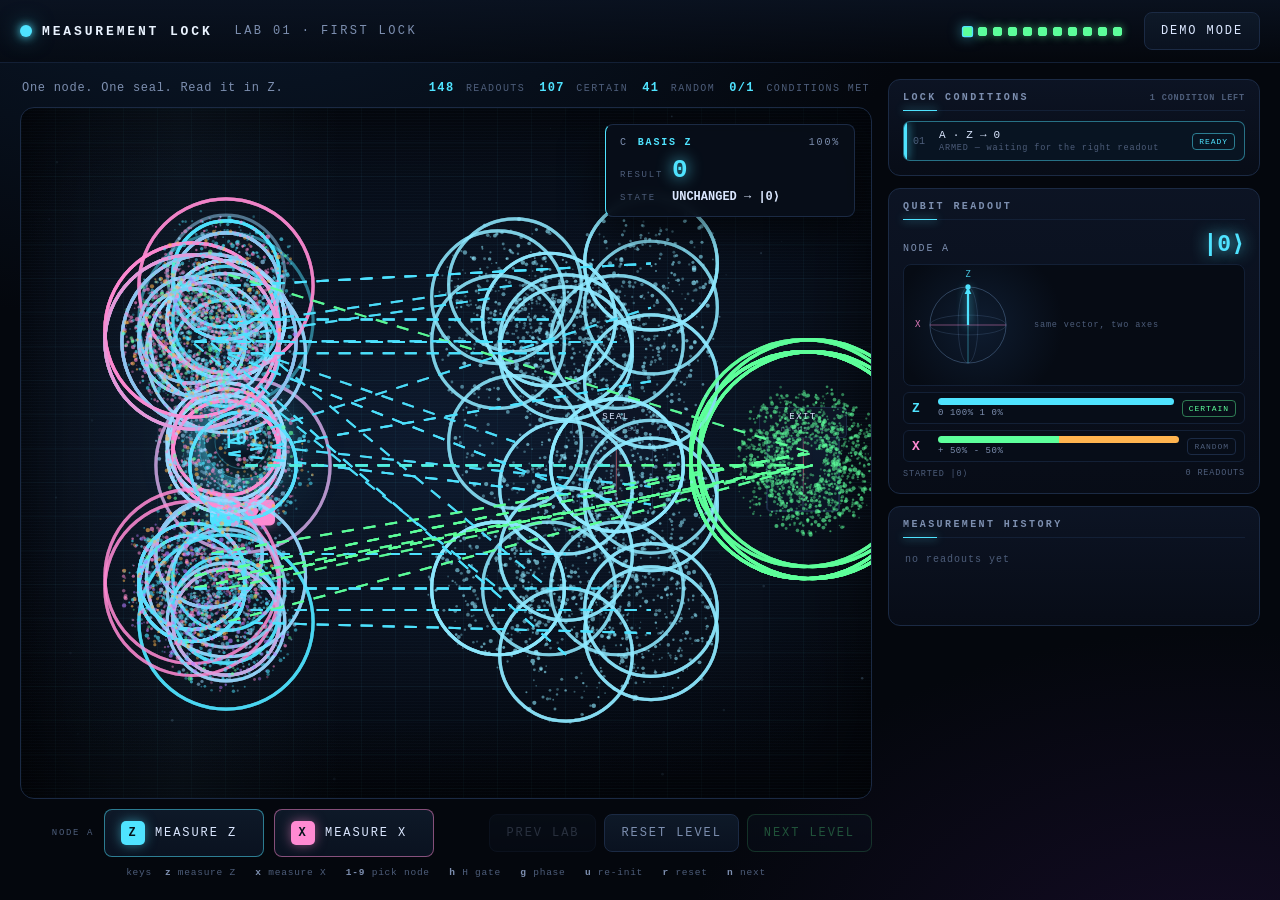
==== commit 0ff6d0b1: "Add polished gameplay demo mode" ====
--- a/tests/browserCheck.html
+++ b/tests/browserCheck.html
@@ -26,6 +26,7 @@
     <div class="brand"><span class="brand-mark"></span>MEASUREMENT&nbsp;LOCK</div>
     <div id="level-title">LAB 01 &middot; FIRST LOCK</div>
     <div id="level-dots" class="dots"></div>
+    <button id="btn-demo" class="btn btn-demo btn-sm">DEMO MODE</button>
   </header>
 
   <main id="main">
@@ -92,6 +93,31 @@
   </main>
 </div>
 
+<div id="title-screen" class="title-screen">
+  <div class="title-inner">
+    <div class="title-mark"></div>
+    <h1>MEASUREMENT LOCK</h1>
+    <p class="title-sub">How you measure changes what happens next.</p>
+    <div class="title-actions">
+      <button id="title-play" class="btn btn-accent btn-lg">PLAY THE GAME</button>
+      <button id="title-demo" class="btn btn-demo btn-lg">DEMO MODE</button>
+    </div>
+  </div>
+</div>
+
+<div id="demo" class="demo">
+  <div id="demo-caption" class="demo-caption">
+    <span id="demo-scene" class="demo-scene"></span>
+    <span id="demo-line" class="demo-line"></span>
+  </div>
+  <div class="demo-rail">
+    <span class="demo-rail-tag">DEMO MODE</span>
+    <div id="demo-bar" class="demo-bar"></div>
+    <span id="demo-clock" class="demo-clock">0:00 / 1:10</span>
+  </div>
+  <div id="demo-card" class="demo-card"></div>
+</div>
+
 <script src="../quantum/qubit.js"></script>
 <script src="../quantum/register.js"></script>
 <script src="../game/gameState.js"></script>
@@ -100,6 +126,7 @@
 <script src="../ui/bloch.js"></script>
 <script src="../ui/renderer.js"></script>
 <script src="../ui/controls.js"></script>
+<script src="../ui/demo.js"></script>
 <script src="../main.js"></script>
 
 <script>
@@ -140,6 +167,38 @@
     var KET = ML.quantum.KET
 
     log('MEASUREMENT LOCK - in-browser check (real index.html wiring, real main.js)')
+
+    /* ------------------------------------------------ 0. main menu */
+
+    log('')
+    log('0. Main menu')
+    ok(document.getElementById('title-screen').className.indexOf('is-live') !== -1,
+      'the main menu is up at boot')
+    ok(document.body.className.indexOf('menu-open') !== -1, 'and the menu blocks stray key presses')
+    ok(/MEASUREMENT LOCK/.test(document.querySelector('.title-inner').textContent),
+      'the menu names the game')
+    ok(/PLAY THE GAME/.test(document.getElementById('title-play').textContent),
+      'the menu offers PLAY THE GAME')
+    ok(/DEMO MODE/.test(document.getElementById('title-demo').textContent),
+      'the menu offers DEMO MODE')
+    ok(document.getElementById('btn-demo') !== null, 'the top bar also has a DEMO MODE button')
+
+    var menuIndex = game.index
+    document.getElementById('title-play').click()
+    ok(document.getElementById('title-screen').className.indexOf('is-live') === -1,
+      'PLAY THE GAME closes the menu')
+    ok(document.body.className.indexOf('menu-open') === -1, 'and unblocks the keyboard')
+    ok(game.index === menuIndex, 'closing the menu does not move the player')
+
+    // and the menu can be reopened from the top bar
+    document.getElementById('btn-demo').click()
+    ok(ML.demo !== null && ML.demo !== undefined, 'DEMO MODE is wired up')
+    ok(ML.demo.running, 'the top bar button starts the demo')
+    ok(document.body.className.indexOf('demo-mode') !== -1, 'demo mode body class is set')
+    ML.demo.stop()
+    ok(!ML.demo.running, 'the demo can be stopped')
+    ok(document.body.className.indexOf('demo-mode') === -1, 'and demo mode class clears')
+    ok(game.index === menuIndex, 'stopping the demo puts the player back where they were')
 
     /* ------------------------------------------------ input helpers */
 
--- a/style.css
+++ b/style.css
@@ -1,3 +1,304 @@
+/* ============================================================
+   Main menu
+   ============================================================ */
+
+.title-screen {
+  position: fixed;
+  inset: 0;
+  z-index: 60;
+  display: grid;
+  place-items: center;
+  padding: 24px;
+  background:
+    radial-gradient(900px 600px at 50% 35%, rgba(16,38,64,.85), rgba(3,6,12,.97) 70%),
+    rgba(3,6,12,.96);
+  backdrop-filter: blur(6px);
+  opacity: 0;
+  pointer-events: none;
+  transition: opacity .4s ease;
+}
+
+.title-screen.is-live { opacity: 1; pointer-events: auto; }
+
+.title-inner {
+  width: min(640px, 92vw);
+  text-align: center;
+  animation: riseIn .6s cubic-bezier(.2,.8,.2,1) both;
+}
+
+@keyframes riseIn {
+  from { opacity: 0; transform: translateY(18px) }
+  to   { opacity: 1; transform: translateY(0) }
+}
+
+.title-mark,
+.demo-mark {
+  width: 54px; height: 54px;
+  margin: 0 auto 22px;
+  border-radius: 50%;
+  background: radial-gradient(circle at 36% 32%, #bff2ff, #2ea9d8 45%, #0b3a55 75%);
+  box-shadow: 0 0 26px rgba(79,227,255,.55), 0 0 70px rgba(79,227,255,.25), inset 0 0 18px rgba(255,255,255,.35);
+  animation: markPulse 2.8s ease-in-out infinite;
+}
+
+@keyframes markPulse {
+  0%, 100% { transform: scale(.94); opacity: .85 }
+  50%      { transform: scale(1.06); opacity: 1 }
+}
+
+.title-screen h1,
+.demo-title-card h1 {
+  margin: 0 0 12px;
+  font-size: clamp(26px, 4.6vw, 42px);
+  letter-spacing: .18em;
+  color: #eaf6ff;
+  text-shadow: 0 0 34px rgba(79,227,255,.35);
+}
+
+.title-sub,
+.demo-sub {
+  margin: 0 0 14px;
+  font-size: clamp(13px, 1.7vw, 16px);
+  letter-spacing: .1em;
+  color: var(--z);
+}
+
+.demo-sub.big { font-size: clamp(15px, 2.2vw, 21px); color: #dff2ff; line-height: 1.7; }
+
+.title-blurb {
+  margin: 0 auto 26px;
+  max-width: 46ch;
+  font-size: 12px;
+  line-height: 1.85;
+  color: var(--text-dim);
+  letter-spacing: .04em;
+}
+
+.title-actions {
+  display: flex;
+  gap: 12px;
+  justify-content: center;
+  flex-wrap: wrap;
+  margin-bottom: 18px;
+}
+
+.btn-lg { padding: 14px 26px; font-size: 13px; letter-spacing: .2em; }
+
+.btn-demo {
+  border-color: rgba(255,138,210,.5);
+  color: var(--x);
+}
+
+.btn-demo:hover:not(:disabled) {
+  box-shadow: 0 0 26px rgba(255,138,210,.3);
+  border-color: var(--x);
+}
+
+.btn-sm { padding: 7px 13px; font-size: 10px; letter-spacing: .18em; }
+
+.title-hint {
+  margin: 0 auto 22px;
+  max-width: 48ch;
+  font-size: 10.5px;
+  line-height: 1.8;
+  color: var(--text-far);
+  letter-spacing: .05em;
+}
+
+.title-meta {
+  display: flex;
+  gap: 8px;
+  justify-content: center;
+  flex-wrap: wrap;
+}
+
+.title-meta span {
+  padding: 4px 10px;
+  border: 1px solid var(--line);
+  border-radius: 999px;
+  font-size: 9px;
+  letter-spacing: .16em;
+  color: var(--text-far);
+}
+
+/* ============================================================
+   Demo Mode chrome
+   ============================================================ */
+
+body.demo-mode #main { filter: saturate(1.05); }
+body.demo-mode #btn-demo { display: none; }
+body.demo-mode #keyhint { opacity: 0; }
+
+.demo {
+  position: fixed;
+  inset: 0;
+  z-index: 70;
+  pointer-events: none;
+  opacity: 0;
+  transition: opacity .45s ease;
+}
+
+.demo.is-live { opacity: 1; }
+
+.demo-caption {
+  position: absolute;
+  top: 76px;
+  left: 50%;
+  transform: translateX(-50%);
+  display: flex;
+  flex-direction: column;
+  align-items: center;
+  gap: 6px;
+  padding: 12px 26px;
+  min-width: min(560px, 86vw);
+  text-align: center;
+  background: rgba(4,8,16,.97);
+  border: 1px solid var(--line);
+  border-radius: 10px;
+  box-shadow: 0 14px 50px rgba(0,0,0,.75), 0 0 0 1px rgba(79,227,255,.08);
+}
+
+/* the caption animates transform only: if a recording catches a frame early
+   the text must still be fully legible */
+.demo-caption.is-flash { animation: capIn .45s ease both; }
+
+@keyframes capIn {
+  from { transform: translateX(-50%) translateY(-10px); filter: brightness(1.6) }
+  to   { transform: translateX(-50%) translateY(0); filter: brightness(1) }
+}
+
+.demo-scene {
+  font-size: 10px;
+  letter-spacing: .3em;
+  color: var(--x);
+}
+
+.demo-line {
+  font-size: 15px;
+  letter-spacing: .04em;
+  color: #eaf6ff;
+  text-shadow: 0 0 22px rgba(120,200,255,.35);
+}
+
+.demo-rail {
+  position: absolute;
+  left: 50%;
+  bottom: 22px;
+  transform: translateX(-50%);
+  display: flex;
+  align-items: center;
+  gap: 14px;
+  padding: 9px 16px;
+  background: rgba(4,8,16,.95);
+  border: 1px solid var(--line);
+  border-radius: 999px;
+  box-shadow: 0 14px 50px rgba(0,0,0,.7);
+}
+
+.demo-rail-tag {
+  font-size: 9px;
+  letter-spacing: .24em;
+  color: var(--x);
+}
+
+.demo-bar {
+  position: relative;
+  width: min(360px, 42vw);
+  height: 3px;
+  border-radius: 2px;
+  background: rgba(120,160,210,.18);
+  overflow: hidden;
+}
+
+.demo-bar-fill {
+  height: 100%;
+  width: 0;
+  border-radius: 2px;
+  background: linear-gradient(90deg, var(--z), var(--x));
+  box-shadow: 0 0 10px rgba(79,227,255,.6);
+  transition: width .3s linear;
+}
+
+.demo-clock {
+  font-size: 9.5px;
+  letter-spacing: .14em;
+  color: var(--text-far);
+  min-width: 82px;
+}
+
+.demo-skip {
+  position: absolute;
+  top: 20px;
+  right: 22px;
+  padding: 7px 13px;
+  font-family: var(--mono);
+  font-size: 9.5px;
+  letter-spacing: .18em;
+  color: var(--text-dim);
+  background: rgba(4,8,16,.9);
+  border: 1px solid var(--line);
+  border-radius: 999px;
+  cursor: pointer;
+  pointer-events: auto;
+  transition: color .2s ease, border-color .2s ease;
+}
+
+.demo-skip:hover { color: #eaf6ff; border-color: var(--text-far); }
+
+.demo-card {
+  position: absolute;
+  inset: 0;
+  display: grid;
+  place-items: center;
+  pointer-events: none;
+}
+
+.demo-card.is-live {
+  background: radial-gradient(800px 560px at 50% 45%, rgba(4,9,18,.72), rgba(2,4,9,.94));
+  pointer-events: auto;
+}
+
+.demo-title-card {
+  width: min(680px, 92vw);
+  text-align: center;
+  animation: riseIn .7s cubic-bezier(.2,.8,.2,1) both;
+}
+
+.demo-cta {
+  margin: 18px 0 20px;
+  font-size: 10px;
+  letter-spacing: .2em;
+  color: var(--text-far);
+}
+
+.demo-play {
+  padding: 14px 30px;
+  font-family: var(--mono);
+  font-size: 12px;
+  letter-spacing: .22em;
+  color: #04121a;
+  background: linear-gradient(180deg, #7dffb6, #2fd47c);
+  border: none;
+  border-radius: 8px;
+  cursor: pointer;
+  box-shadow: 0 0 30px rgba(93,255,155,.4);
+  transition: transform .14s ease, box-shadow .2s ease;
+}
+
+.demo-play:hover { transform: translateY(-2px); box-shadow: 0 0 44px rgba(93,255,155,.6); }
+
+.demo-hint {
+  margin-top: 12px;
+  font-size: 9px;
+  letter-spacing: .16em;
+  color: var(--text-far);
+}
+
+@media (max-width: 720px) {
+  .demo-line { font-size: 13px }
+  .demo-bar { width: 40vw }
+}
+
 /* ============================================================
    Visual polish
    ============================================================ */
